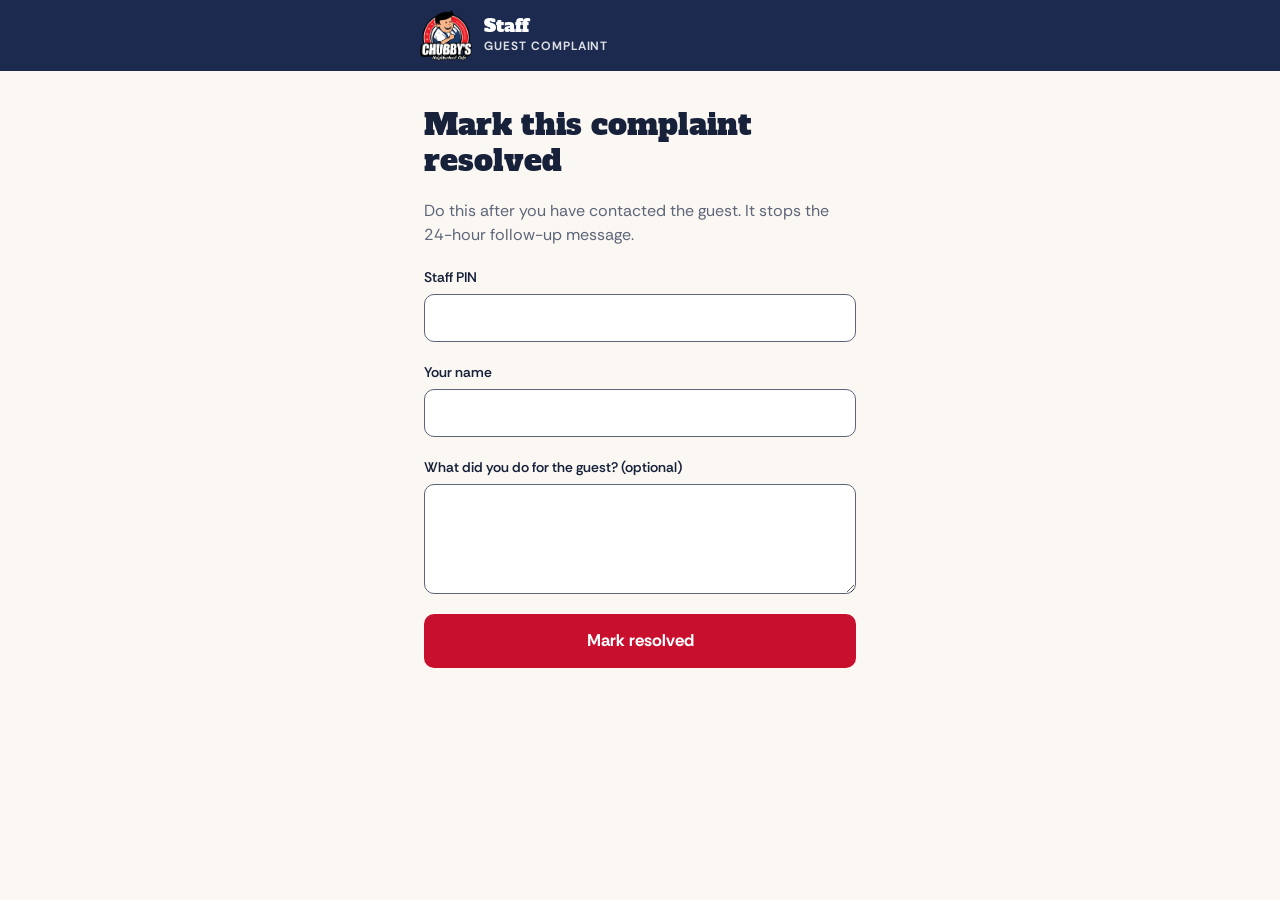
==== public/resolve.html @ 6172946b "Guest feedback survey pilot for Chubby's Express Lehi Survey page, one-time coupon codes with a staf" ====
<!doctype html>
<html lang="en">
<head>
<meta charset="utf-8">
<meta name="viewport" content="width=device-width, initial-scale=1">
<meta name="robots" content="noindex">
<title>Mark a complaint resolved | Chubby's staff</title>
<link rel="icon" type="image/png" href="assets/logo.png">
<link rel="stylesheet" href="https://fonts.googleapis.com/css2?family=Alfa+Slab+One&family=Rethink+Sans:wght@400;500;600;700&display=swap">
<link rel="stylesheet" href="styles.css">
</head>
<body>
<header class="bar"><div class="in">
  <img src="assets/logo.png" alt="Chubby's Neighborhood Cafe logo">
  <div><div class="brand">Staff</div><div class="sub">Guest complaint</div></div>
</div></header>
<main>
  <form class="screen" id="form" novalidate>
    <h1>Mark this complaint resolved</h1>
    <p class="muted">Do this after you have contacted the guest. It stops the 24-hour follow-up message.</p>
    <div class="field"><label for="pin">Staff PIN</label><input id="pin" type="password" inputmode="numeric" autocomplete="off"></div>
    <div class="field"><label for="by">Your name</label><input id="by" type="text" autocomplete="name" maxlength="60"></div>
    <div class="field"><label for="note">What did you do for the guest? (optional)</label><textarea id="note" maxlength="1000"></textarea></div>
    <button class="btn" type="submit" id="go">Mark resolved</button>
    <p class="msg" id="result" role="status" hidden></p>
    <p class="small muted" id="summary" hidden></p>
  </form>
</main>
<script>
const $ = (id) => document.getElementById(id);
const token = new URLSearchParams(location.search).get("t") || "";
$("form").addEventListener("submit", async (e) => {
  e.preventDefault();
  const out = $("result");
  $("go").disabled = true;
  try {
    const res = await fetch("/api/resolve", { method: "POST", headers: { "content-type": "application/json" },
      body: JSON.stringify({ pin: $("pin").value, token, by: $("by").value, note: $("note").value }) });
    const data = await res.json().catch(() => ({}));
    out.hidden = false;
    if (!res.ok) { out.className = "msg bad"; out.textContent = data.error || "Something went wrong. Try again."; return; }
    out.className = "msg ok";
    out.textContent = data.message;
    if (data.summary) {
      const s = data.summary;
      $("summary").hidden = false;
      $("summary").textContent = s.rating + " stars, received " + s.receivedAt + ". Guest: " + (s.name || "no name") + ", " + (s.phone || "no phone") + ". " + (s.comment || "");
    }
  } catch {
    out.hidden = false; out.className = "msg bad"; out.textContent = "No connection. Try again.";
  } finally {
    $("go").disabled = false;
  }
});
</script>
</body>
</html>
---- public/styles.css ----
/* Same colors and fonts as express.chubbyscafe.com and order.chubbyscafe.com */
:root {
  --bg: #fbf8f4; --surface: #ffffff; --ink: #17213a; --muted: #5d6578; --line: #e4ddd3;
  --navy: #1b2a4e; --red: #c8102e; --ok: #1d6b3a; --warn: #8a4b00;
  --font-display: "Alfa Slab One", "Rockwell", "Roboto Slab", Georgia, serif;
  --font-body: "Rethink Sans", system-ui, -apple-system, "Segoe UI", sans-serif;
}
* { box-sizing: border-box; }
body { margin: 0; background: var(--bg); color: var(--ink); font-family: var(--font-body); font-size: 16px; line-height: 1.5; }
.bar { background: var(--navy); color: #fff; }
.bar .in { max-width: 480px; margin: 0 auto; padding: 10px 20px; display: flex; align-items: center; gap: 12px; }
.bar img { width: 52px; height: auto; }
.brand { font-family: var(--font-display); font-size: 18px; line-height: 1.15; }
.sub { font-size: 12px; font-weight: 700; letter-spacing: .08em; text-transform: uppercase; opacity: .85; }
main { max-width: 480px; margin: 0 auto; padding: 36px 24px 40px; }
.screen { display: flex; flex-direction: column; gap: 20px; }
.screen[hidden] { display: none; }
.center { align-items: center; text-align: center; }
h1 { margin: 0; font-family: var(--font-display); font-weight: 400; font-size: 30px; line-height: 1.2; }
p { margin: 0; }
.muted { color: var(--muted); }
.small { font-size: 14px; }
.stars { display: flex; gap: 4px; justify-content: center; }
.stars button { width: 60px; height: 60px; padding: 0; border: none; background: none; cursor: pointer; }
.stars svg { width: 52px; height: 52px; fill: #fff; stroke: var(--navy); stroke-width: 1.5; stroke-linejoin: round; }
.stars button:hover svg, .stars button:focus-visible svg { fill: var(--red); stroke: var(--red); }
.stars.shown svg { width: 28px; height: 28px; }
.stars.shown { justify-content: flex-start; }
.stars svg.on { fill: var(--red); stroke: var(--red); }
.scale { display: flex; justify-content: space-between; width: 300px; max-width: 100%; font-size: 13px; color: var(--muted); }
.field { display: flex; flex-direction: column; gap: 6px; }
label { font-size: 14px; font-weight: 600; }
input, textarea { font: inherit; color: var(--ink); background: #fff; border: 1px solid var(--muted); border-radius: 10px; padding: 12px; width: 100%; }
input { height: 48px; padding: 0 12px; }
textarea { resize: vertical; min-height: 110px; }
.btn { display: flex; align-items: center; justify-content: center; min-height: 54px; padding: 0 20px; border: none; border-radius: 10px;
  background: var(--red); color: #fff; font: inherit; font-size: 17px; font-weight: 700; text-decoration: none; cursor: pointer; width: 100%; }
.btn[disabled] { opacity: .6; cursor: default; }
.link { background: none; border: none; color: var(--muted); font: inherit; font-size: 14px; text-decoration: underline; cursor: pointer; min-height: 44px; }
a.link { display: block; text-align: center; padding: 12px 0; }
.coupon { background: var(--surface); border: 2px dashed var(--navy); border-radius: 10px; padding: 18px; text-align: center; display: flex; flex-direction: column; gap: 6px; }
.coupon .offer { font-family: var(--font-display); font-size: 20px; line-height: 1.25; }
.coupon .code { font-size: 28px; font-weight: 700; letter-spacing: .12em; }
.msg { border-radius: 10px; padding: 14px 16px; font-weight: 600; background: var(--surface); border: 2px solid var(--line); }
.msg.ok { border-color: var(--ok); color: var(--ok); }
.msg.bad { border-color: var(--red); color: var(--red); }
.msg.warn { border-color: var(--warn); color: var(--warn); }
.msg[hidden] { display: none; }
:focus-visible { outline: 3px solid var(--red); outline-offset: 2px; }
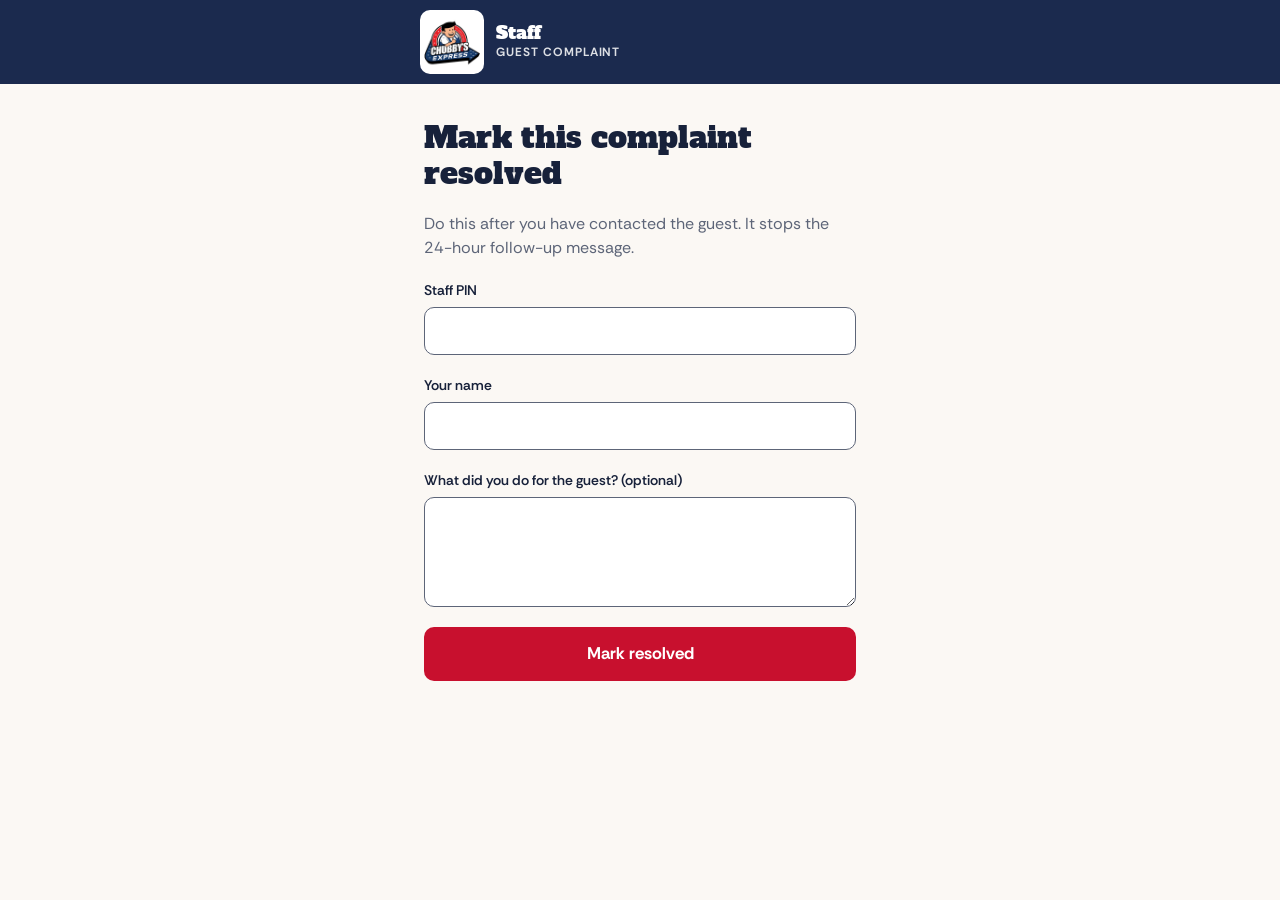
==== commit 259a85b7: "Use the Chubby's Express logo on all pages Co-Authored-By: Claude Fable 5.2 <noreply@anthropic.com> " ====
--- a/public/resolve.html
+++ b/public/resolve.html
@@ -5,13 +5,13 @@
 <meta name="viewport" content="width=device-width, initial-scale=1">
 <meta name="robots" content="noindex">
 <title>Mark a complaint resolved | Chubby's staff</title>
-<link rel="icon" type="image/png" href="assets/logo.png">
+<link rel="icon" type="image/png" href="assets/express-logo.png">
 <link rel="stylesheet" href="https://fonts.googleapis.com/css2?family=Alfa+Slab+One&family=Rethink+Sans:wght@400;500;600;700&display=swap">
 <link rel="stylesheet" href="styles.css">
 </head>
 <body>
 <header class="bar"><div class="in">
-  <img src="assets/logo.png" alt="Chubby's Neighborhood Cafe logo">
+  <img src="assets/express-logo.png" alt="Chubby's Express logo">
   <div><div class="brand">Staff</div><div class="sub">Guest complaint</div></div>
 </div></header>
 <main>
--- a/public/styles.css
+++ b/public/styles.css
@@ -9,7 +9,8 @@
 body { margin: 0; background: var(--bg); color: var(--ink); font-family: var(--font-body); font-size: 16px; line-height: 1.5; }
 .bar { background: var(--navy); color: #fff; }
 .bar .in { max-width: 480px; margin: 0 auto; padding: 10px 20px; display: flex; align-items: center; gap: 12px; }
-.bar img { width: 52px; height: auto; }
+/* White backing so the logo's navy arrow shows against the navy bar */
+.bar img { width: 64px; height: auto; background: #fff; border-radius: 10px; padding: 4px; }
 .brand { font-family: var(--font-display); font-size: 18px; line-height: 1.15; }
 .sub { font-size: 12px; font-weight: 700; letter-spacing: .08em; text-transform: uppercase; opacity: .85; }
 main { max-width: 480px; margin: 0 auto; padding: 36px 24px 40px; }
